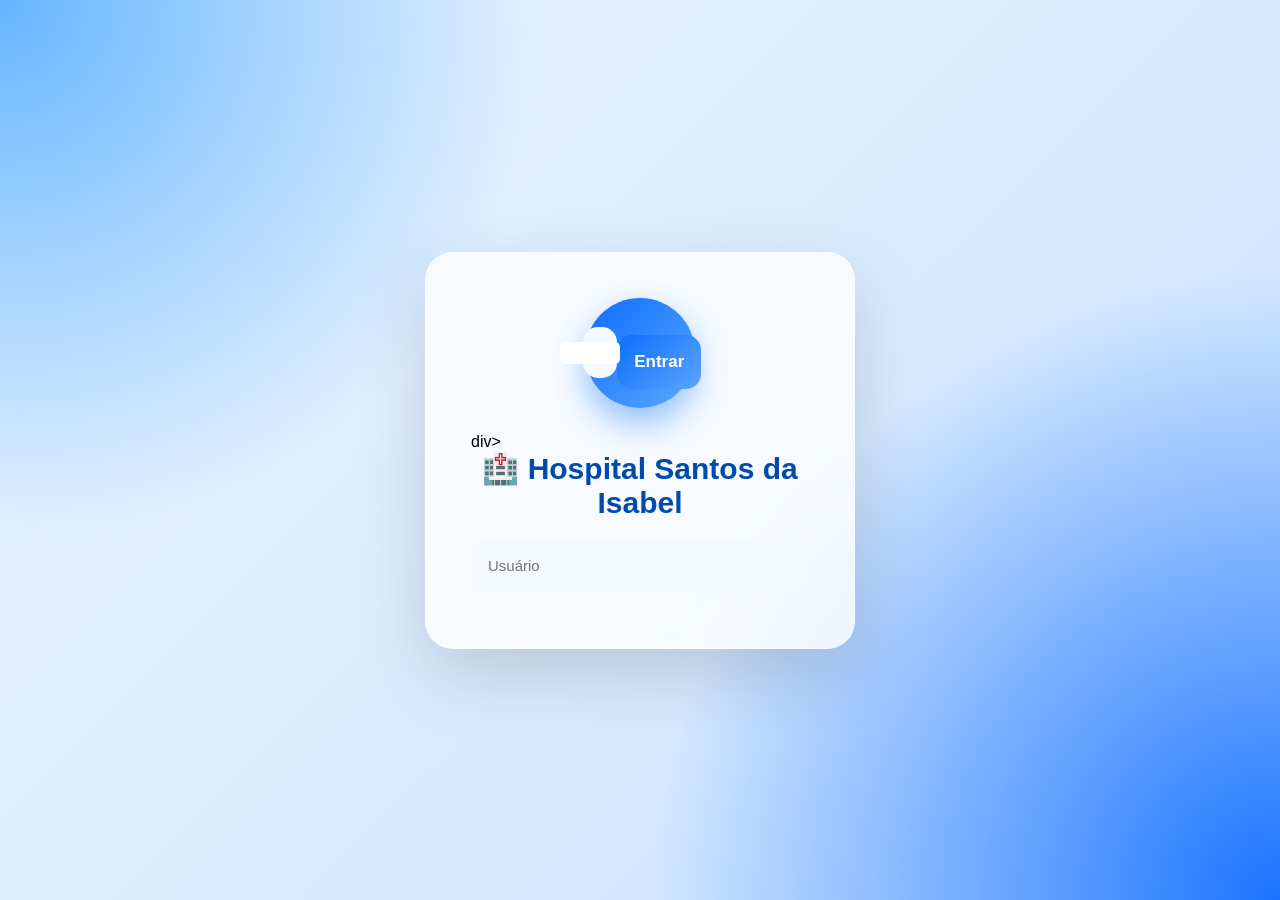
==== frontend/index.html @ 715820e1 "Add files via upload" ====
<!DOCTYPE html>
<html>
<head>
<link rel="stylesheet" href="css/style2.css">
</head>

<div class="container">
  <div class="logo">
    <div class="cross"></div>
/<input id="senha" type="password" placeholder="Senha">
  <button onclick="login()">Entrar</button>
</div>

<script>
function login() {
  fetch("http://localhost:3000/login", {
    method: "POST",
    headers: {"Content-Type": "application/json"},
    body: JSON.stringify({
      usuario: usuario.value,
      senha: senha.value
    })
  })
  .then(r => r.json())
  .then(data => {
    if(data.tipo === "triagem") location.href = "triagem.html";
    if(data.tipo === "medico") location.href = "medico.html";
    if(data.tipo === "atendimento") location.href = "atendimento.html";
  });
}
</script>
</body>
</html>div>
  
  <h2>🏥 Hospital Santos da Isabel</h2>
  <input id="usuario" placeholder="Usuário">
---- frontend/css/style2.css ----
/* ===========================
   RESET
===========================*/

*{
    margin:0;
    padding:0;
    box-sizing:border-box;
    font-family:"Poppins","Segoe UI",sans-serif;
}

body{
    min-height:100vh;
    display:flex;
    justify-content:center;
    align-items:center;
    background:
    radial-gradient(circle at top left,#64b5ff 0%,transparent 35%),
    radial-gradient(circle at bottom right,#1b74ff 0%,transparent 40%),
    linear-gradient(135deg,#edf6ff,#c8e2ff);
}

/* ===========================
   CARD LOGIN
===========================*/

.container{

    width:430px;

    padding:45px;

    border-radius:28px;

    background:rgba(255,255,255,.78);

    backdrop-filter:blur(20px);

    border:1px solid rgba(255,255,255,.4);

    box-shadow:
    0 25px 70px rgba(0,0,0,.15);

    animation:entrada .7s ease;

}

@keyframes entrada{

    from{

        opacity:0;
        transform:translateY(30px);

    }

    to{

        opacity:1;
        transform:translateY(0);

    }

}

/* ===========================
   LOGO
===========================*/

.logo{

    width:110px;
    height:110px;

    margin:auto;

    margin-bottom:25px;

    border-radius:50%;

    background:linear-gradient(135deg,#0d6efd,#59a7ff);

    display:flex;
    justify-content:center;
    align-items:center;

    box-shadow:
    0 15px 35px rgba(13,110,253,.45);

}

.cross{

    width:22px;
    height:60px;

    background:white;

    border-radius:5px;

    position:relative;

}

.cross::after{

    content:"";

    position:absolute;

    width:60px;
    height:22px;

    background:white;

    top:19px;
    left:-19px;

    border-radius:5px;

}

/* ===========================
   TITULO
===========================*/

h2{

    color:#004aad;

    font-size:30px;

    text-align:center;

    margin-bottom:8px;

}

.subtitulo{

    text-align:center;

    color:#7a869a;

    margin-bottom:30px;

}

/* ===========================
   INPUTS
===========================*/

input{

    width:100%;

    padding:17px;

    margin:12px 0;

    border:none;

    border-radius:15px;

    background:#f4f8ff;

    font-size:15px;

    transition:.35s;

}

input:hover{

    background:#eef5ff;

}

input:focus{

    outline:none;

    background:white;

    box-shadow:
    0 0 0 4px rgba(13,110,253,.15);

}

/* ===========================
   BOTÃO
===========================*/

button{

    width:100%;

    padding:17px;

    margin-top:18px;

    border:none;

    border-radius:15px;

    background:linear-gradient(135deg,#0d6efd,#5aa4ff);

    color:white;

    font-size:17px;

    font-weight:600;

    cursor:pointer;

    transition:.35s;

}

button:hover{

    transform:translateY(-3px);

    box-shadow:
    0 15px 35px rgba(13,110,253,.35);

}

button:active{

    transform:scale(.98);

}

/* ===========================
   FOOTER
===========================*/

.footer{

    margin-top:25px;

    text-align:center;

    color:#6b7280;

    font-size:13px;

}

/* ===========================
   RESPONSIVO
===========================*/

@media(max-width:500px){

.container{

width:95%;

padding:35px 25px;

}

.logo{

width:90px;
height:90px;

}

h2{

font-size:25px;

}

}
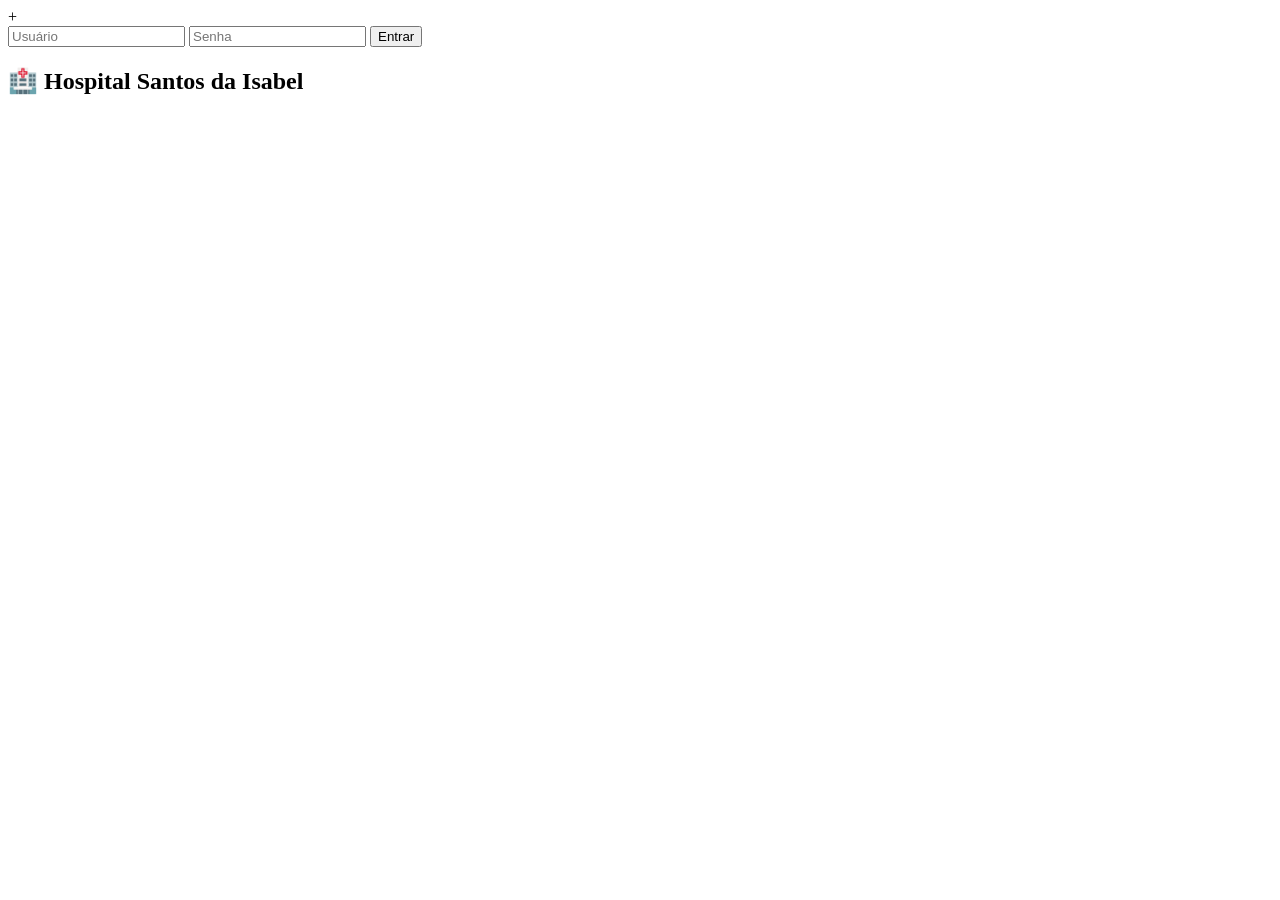
==== commit e36cd22c: "Refactor HTML structure and login script" ====
--- a/frontend/index.html
+++ b/frontend/index.html
@@ -1,37 +1,46 @@
 <!DOCTYPE html>
-<html>
-<head>
-<link rel="stylesheet" href="css/style2.css">
-</head>
+ <div class="container">
+    <div class="logo">
+      <div class="cross">+</div>
+    </div>
 
-<div class="container">
-  <div class="logo">
-    <div class="cross"></div>
-/<input id="senha" type="password" placeholder="Senha">
-  <button onclick="login()">Entrar</button>
-</div>
+    <input id="usuario" placeholder="Usuário">
 
-<script>
-function login() {
-  fetch("http://localhost:3000/login", {
-    method: "POST",
-    headers: {"Content-Type": "application/json"},
-    body: JSON.stringify({
-      usuario: usuario.value,
-      senha: senha.value
-    })
-  })
-  .then(r => r.json())
-  .then(data => {
-    if(data.tipo === "triagem") location.href = "triagem.html";
-    if(data.tipo === "medico") location.href = "medico.html";
-    if(data.tipo === "atendimento") location.href = "atendimento.html";
-  });
-}
-</script>
+    <input id="senha" type="password" placeholder="Senha">
+
+    <button onclick="login()">Entrar</button>
+  </div>
+
+  <h2>🏥 Hospital Santos da Isabel</h2>
+
+  <script>
+    function login() {
+      fetch("/login", {
+        method: "POST",
+        headers: {
+          "Content-Type": "application/json"
+        },
+        body: JSON.stringify({
+          usuario: usuario.value,
+          senha: senha.value
+        })
+      })
+      .then(r => r.json())
+      .then(data => {
+        if (data.tipo === "triagem") {
+          location.href = "triagem.html";
+        }
+
+        if (data.tipo === "medico") {
+          location.href = "medico.html";
+        }
+
+        if (data.tipo === "atendimento") {
+          location.href = "atendimento.html";
+        }
+      });
+    }
+  </script>
+
 </body>
-</html>div>
-  
-  <h2>🏥 Hospital Santos da Isabel</h2>
-  <input id="usuario" placeholder="Usuário">
-  +</html>
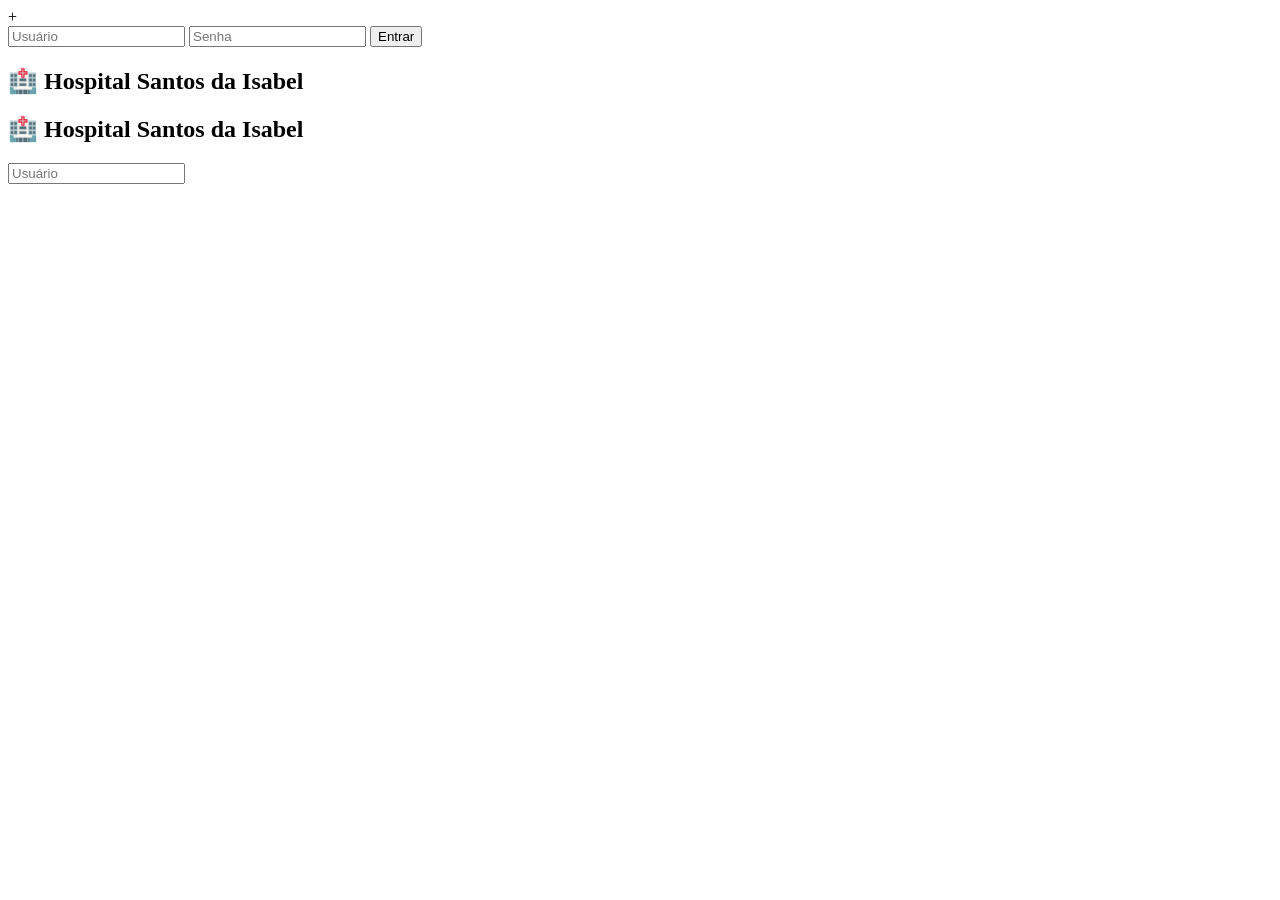
==== commit 912e6788: "Update index.html" ====
--- a/frontend/index.html
+++ b/frontend/index.html
@@ -1,46 +1,37 @@
 <!DOCTYPE html>
  <div class="container">
-    <div class="logo">
-      <div class="cross">+</div>
-    </div>
-
-    <input id="usuario" placeholder="Usuário">
-
-    <input id="senha" type="password" placeholder="Senha">
-
-    <button onclick="login()">Entrar</button>
+  <div class="logo">
+    <div class="cross">+</div>
   </div>
 
+  <input id="usuario" placeholder="Usuário">
+  <input id="senha" type="password" placeholder="Senha">
+
+  <button onclick="login()">Entrar</button>
+</div>
   <h2>🏥 Hospital Santos da Isabel</h2>
 
-  <script>
-    function login() {
-      fetch("/login", {
-        method: "POST",
-        headers: {
-          "Content-Type": "application/json"
-        },
-        body: JSON.stringify({
-          usuario: usuario.value,
-          senha: senha.value
-        })
-      })
-      .then(r => r.json())
-      .then(data => {
-        if (data.tipo === "triagem") {
-          location.href = "triagem.html";
-        }
+ <script>
+function login() {
+  fetch("/login", {
+    method: "POST",
+    headers: {"Content-Type": "application/json"},
+    body: JSON.stringify({
+      usuario: usuario.value,
+      senha: senha.value
+    })
+  })
+  .then(r => r.json())
+  .then(data => {
+    if(data.tipo === "triagem") location.href = "triagem.html";
+    if(data.tipo === "medico") location.href = "medico.html";
+    if(data.tipo === "atendimento") location.href = "atendimento.html";
+  });
+}
+</script>
 
-        if (data.tipo === "medico") {
-          location.href = "medico.html";
-        }
-
-        if (data.tipo === "atendimento") {
-          location.href = "atendimento.html";
-        }
-      });
-    }
-  </script>
+<h2>🏥 Hospital Santos da Isabel</h2>
+<input id="usuario" placeholder="Usuário">
 
 </body>
 </html>
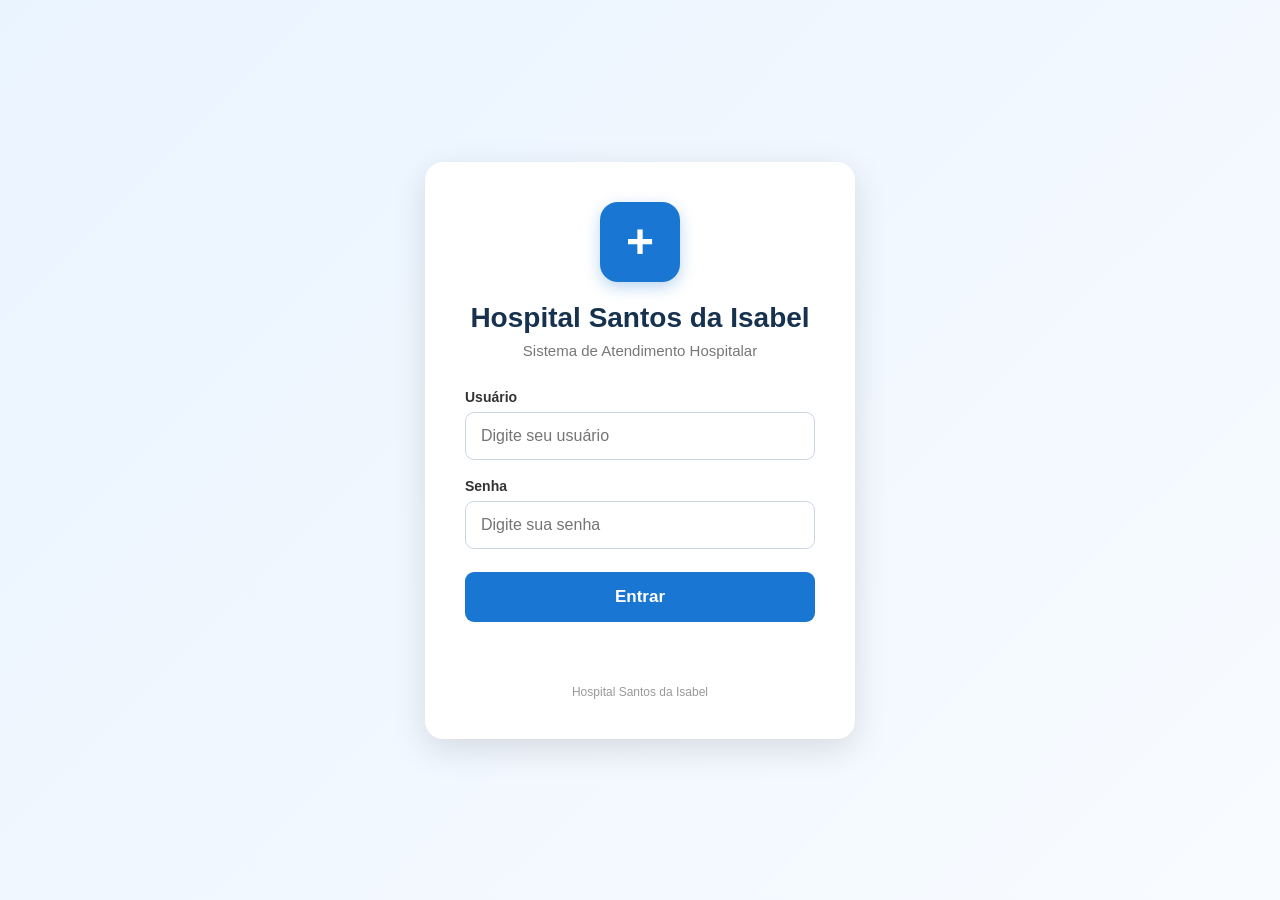
==== commit 03e9cb01: "Refactor HTML structure and improve login functionality" ====
--- a/frontend/index.html
+++ b/frontend/index.html
@@ -1,37 +1,287 @@
 <!DOCTYPE html>
- <div class="container">
-  <div class="logo">
-    <div class="cross">+</div>
+<html lang="pt-BR">
+
+<head>
+  <meta charset="UTF-8">
+  <meta name="viewport" content="width=device-width, initial-scale=1.0">
+
+  <title>Hospital Santos da Isabel</title>
+
+  <style>
+    * {
+      box-sizing: border-box;
+      margin: 0;
+      padding: 0;
+      font-family: Arial, Helvetica, sans-serif;
+    }
+
+    body {
+      min-height: 100vh;
+      background: linear-gradient(135deg, #eaf4ff, #f8fbff);
+      display: flex;
+      justify-content: center;
+      align-items: center;
+      padding: 20px;
+    }
+
+    .container {
+      width: 100%;
+      max-width: 430px;
+      background: white;
+      padding: 40px;
+      border-radius: 18px;
+      box-shadow: 0 10px 35px rgba(0, 0, 0, 0.12);
+      text-align: center;
+    }
+
+    .logo {
+      width: 80px;
+      height: 80px;
+      margin: 0 auto 20px;
+      background: #1976d2;
+      border-radius: 18px;
+      display: flex;
+      justify-content: center;
+      align-items: center;
+      color: white;
+      font-size: 48px;
+      font-weight: bold;
+      box-shadow: 0 5px 15px rgba(25, 118, 210, 0.3);
+    }
+
+    .logo::before {
+      content: "+";
+    }
+
+    h1 {
+      color: #16324f;
+      font-size: 28px;
+      margin-bottom: 8px;
+    }
+
+    .subtitulo {
+      color: #777;
+      font-size: 15px;
+      margin-bottom: 30px;
+    }
+
+    .campo {
+      text-align: left;
+      margin-bottom: 18px;
+    }
+
+    .campo label {
+      display: block;
+      color: #333;
+      font-weight: bold;
+      margin-bottom: 7px;
+      font-size: 14px;
+    }
+
+    .campo input {
+      width: 100%;
+      height: 48px;
+      padding: 0 15px;
+      border: 1px solid #ccd6e0;
+      border-radius: 9px;
+      outline: none;
+      font-size: 16px;
+      transition: 0.2s;
+    }
+
+    .campo input:focus {
+      border-color: #1976d2;
+      box-shadow: 0 0 0 3px rgba(25, 118, 210, 0.12);
+    }
+
+    button {
+      width: 100%;
+      height: 50px;
+      border: none;
+      border-radius: 9px;
+      background: #1976d2;
+      color: white;
+      font-size: 17px;
+      font-weight: bold;
+      cursor: pointer;
+      transition: 0.2s;
+      margin-top: 5px;
+    }
+
+    button:hover {
+      background: #125ca8;
+      transform: translateY(-1px);
+    }
+
+    button:disabled {
+      background: #8bb8df;
+      cursor: not-allowed;
+      transform: none;
+    }
+
+    #mensagem {
+      margin-top: 18px;
+      font-size: 14px;
+      min-height: 20px;
+    }
+
+    .erro {
+      color: #d32f2f;
+    }
+
+    .sucesso {
+      color: #2e7d32;
+    }
+
+    .rodape {
+      margin-top: 25px;
+      color: #999;
+      font-size: 12px;
+    }
+  </style>
+</head>
+
+<body>
+
+  <div class="container">
+
+    <div class="logo"></div>
+
+    <h1>Hospital Santos da Isabel</h1>
+
+    <p class="subtitulo">
+      Sistema de Atendimento Hospitalar
+    </p>
+
+    <div class="campo">
+      <label for="usuario">Usuário</label>
+      <input
+        id="usuario"
+        type="text"
+        placeholder="Digite seu usuário"
+        autocomplete="username"
+      >
+    </div>
+
+    <div class="campo">
+      <label for="senha">Senha</label>
+      <input
+        id="senha"
+        type="password"
+        placeholder="Digite sua senha"
+        autocomplete="current-password"
+      >
+    </div>
+
+    <button id="btnEntrar" onclick="login()">
+      Entrar
+    </button>
+
+    <div id="mensagem"></div>
+
+    <div class="rodape">
+      Hospital Santos da Isabel
+    </div>
+
   </div>
 
-  <input id="usuario" placeholder="Usuário">
-  <input id="senha" type="password" placeholder="Senha">
-
-  <button onclick="login()">Entrar</button>
-</div>
-  <h2>🏥 Hospital Santos da Isabel</h2>
-
- <script>
-function login() {
-  fetch("/login", {
-    method: "POST",
-    headers: {"Content-Type": "application/json"},
-    body: JSON.stringify({
-      usuario: usuario.value,
-      senha: senha.value
-    })
-  })
-  .then(r => r.json())
-  .then(data => {
-    if(data.tipo === "triagem") location.href = "triagem.html";
-    if(data.tipo === "medico") location.href = "medico.html";
-    if(data.tipo === "atendimento") location.href = "atendimento.html";
-  });
-}
-</script>
-
-<h2>🏥 Hospital Santos da Isabel</h2>
-<input id="usuario" placeholder="Usuário">
+
+  <script>
+
+    function login() {
+
+      const usuario = document.getElementById("usuario").value.trim();
+      const senha = document.getElementById("senha").value;
+
+      const mensagem = document.getElementById("mensagem");
+      const botao = document.getElementById("btnEntrar");
+
+      mensagem.textContent = "";
+      mensagem.className = "";
+
+      if (!usuario || !senha) {
+        mensagem.textContent = "Digite o usuário e a senha.";
+        mensagem.className = "erro";
+        return;
+      }
+
+      botao.disabled = true;
+      botao.textContent = "Entrando...";
+
+      fetch("/login", {
+
+        method: "POST",
+
+        headers: {
+          "Content-Type": "application/json"
+        },
+
+        body: JSON.stringify({
+          usuario: usuario,
+          senha: senha
+        })
+
+      })
+
+      .then(response => {
+
+        if (!response.ok) {
+          throw new Error("Usuário ou senha inválidos.");
+        }
+
+        return response.json();
+
+      })
+
+      .then(data => {
+
+        if (data.tipo === "triagem") {
+          window.location.href = "triagem.html";
+        }
+
+        else if (data.tipo === "medico") {
+          window.location.href = "medico.html";
+        }
+
+        else if (data.tipo === "atendimento") {
+          window.location.href = "atendimento.html";
+        }
+
+        else {
+          mensagem.textContent = "Tipo de usuário não reconhecido.";
+          mensagem.className = "erro";
+
+          botao.disabled = false;
+          botao.textContent = "Entrar";
+        }
+
+      })
+
+      .catch(error => {
+
+        console.error(error);
+
+        mensagem.textContent = "Usuário ou senha inválidos.";
+        mensagem.className = "erro";
+
+        botao.disabled = false;
+        botao.textContent = "Entrar";
+
+      });
+
+    }
+
+    // Permite apertar Enter para fazer login
+    document.getElementById("senha").addEventListener("keydown", function(event) {
+
+      if (event.key === "Enter") {
+        login();
+      }
+
+    });
+
+  </script>
 
 </body>
+
 </html>
